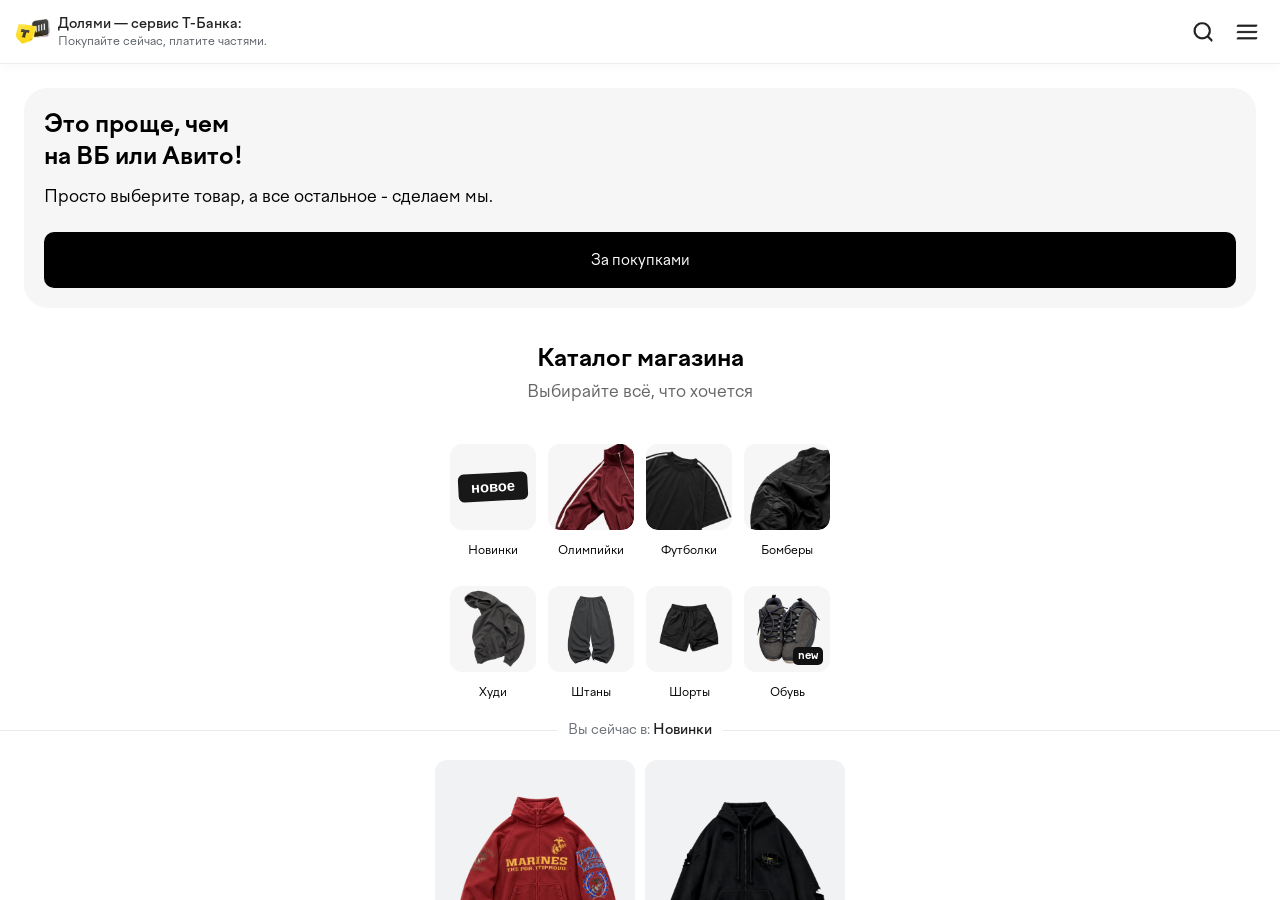
==== index.html @ 94847780 "Polish product reviews filters and notices" ====
<!doctype html>
<html class="vnwr-app-loading" lang="ru">
<head>
  <meta charset="utf-8">
  <meta name="viewport" content="width=device-width, initial-scale=1, minimum-scale=1, maximum-scale=1, user-scalable=no, viewport-fit=cover">
  <script>
    (() => {
      if (window.__vnwrZoomLock) return;
      window.__vnwrZoomLock = true;
      const cancel = (event) => { event.preventDefault(); event.stopImmediatePropagation(); return false; };
      const blockWheelZoom = (event) => { if (event.ctrlKey || event.metaKey) cancel(event); };
      const blockKeyZoom = (event) => {
        const keys = ['+', '-', '=', '_', '0', 'Add', 'Subtract'];
        const codes = ['Equal', 'Minus', 'Digit0', 'NumpadAdd', 'NumpadSubtract', 'Numpad0'];
        if ((event.ctrlKey || event.metaKey) && (keys.includes(event.key) || codes.includes(event.code))) cancel(event);
      };
      window.addEventListener('wheel', blockWheelZoom, { capture: true, passive: false });
      document.addEventListener('wheel', blockWheelZoom, { capture: true, passive: false });
      window.addEventListener('mousewheel', blockWheelZoom, { capture: true, passive: false });
      window.addEventListener('keydown', blockKeyZoom, { capture: true });
      document.addEventListener('keydown', blockKeyZoom, { capture: true });
      ['gesturestart', 'gesturechange', 'gestureend'].forEach((type) => {
        window.addEventListener(type, cancel, { capture: true, passive: false });
        document.addEventListener(type, cancel, { capture: true, passive: false });
      });
      document.addEventListener('touchmove', (event) => { if (event.touches.length > 1) cancel(event); }, { capture: true, passive: false });
      let lastTouchEnd = 0;
      document.addEventListener('touchend', (event) => {
        const now = Date.now();
        if (now - lastTouchEnd < 320) cancel(event);
        lastTouchEnd = now;
      }, { capture: true, passive: false });
      document.addEventListener('dblclick', cancel, { capture: true, passive: false });
    })();
  </script>
  <meta name="robots" content="noindex, nofollow">
  <link rel="preload" href="factor-a-400.woff2" as="font" type="font/woff2" crossorigin>
  <link rel="preload" href="factor-a-500.woff2" as="font" type="font/woff2" crossorigin>
  <link rel="preload" href="factor-a-700.woff2" as="font" type="font/woff2" crossorigin>
  <link rel="preload" href="tbank-icon.webp" as="image" fetchpriority="high">
  <link rel="preload" href="poisk.webp" as="image" fetchpriority="high">
  <link rel="preload" href="tripoloski.webp" as="image" fetchpriority="high">
  <link rel="preload" href="catalog-icons/catalog-new.svg?v=20260717-2" as="image" fetchpriority="high">
  <link rel="preload" href="catalog-icons/catalog-tracktops.webp?v=20260717-2" as="image" fetchpriority="high">
  <link rel="preload" href="catalog-icons/catalog-tshirts.webp?v=20260717-2" as="image" fetchpriority="high">
  <link rel="preload" href="catalog-icons/catalog-bombers.webp?v=20260717-2" as="image" fetchpriority="high">
  <link rel="preload" href="wb-products/p_1.webp?v=20260717-2" as="image" fetchpriority="high">
  <link rel="preload" href="wb-products/p_2.webp?v=20260717-2" as="image" fetchpriority="high">
  <link rel="preload" href="payment-vnwr.webp?v=20260717-2" as="image" fetchpriority="high">
  <title>Магазин одежды</title>
  <style>
    @font-face { font-family: "Factor A"; font-style: normal; font-weight: 400; font-display: swap; src: url("factor-a-400.woff2") format("woff2"); }
    @font-face { font-family: "Factor A"; font-style: normal; font-weight: 500; font-display: swap; src: url("factor-a-500.woff2") format("woff2"); }
    @font-face { font-family: "Factor A"; font-style: normal; font-weight: 700; font-display: swap; src: url("factor-a-700.woff2") format("woff2"); }
    html, body { width: 100%; height: 100%; margin: 0; overflow: hidden; background: #fff; touch-action: pan-y; }
    /* Первый кадр на iOS: до готовности показываем только загрузчик. */
    html.vnwr-app-loading body > *:not(#app-loader) { visibility: hidden !important; }
    body { --side-visible: 64px; }
    body.side-collapsed { --side-visible: 10px; }
    #store { display: block; visibility: hidden; opacity: 0; pointer-events: none; width: 100%; height: 100%; border: 0; background: #fff; touch-action: pan-y; transition: none; }
    body.is-dragging #store { transition: none; }
    #side-header { position: fixed; z-index: 20; inset: 0 0 0 auto; width: 64px; display: flex; flex-direction: column; align-items: center; gap: 12px; padding-top: 16px; box-sizing: border-box; background: #fff; border-left: 1px solid #eaecee; box-shadow: -8px 0 24px rgba(0,0,0,0); transform: translateX(0); transition: transform .32s cubic-bezier(.2,.8,.2,1), box-shadow .32s ease; touch-action: none; }
    #side-header.is-dragging { transition: none; }
    body.side-collapsed #side-header { transform: translateX(54px); box-shadow: -8px 0 24px rgba(0,0,0,.08); }
    #side-grip { position: absolute; top: 50%; left: -17px; width: 17px; height: 64px; display: grid; place-items: center; border: 0; border-radius: 12px 0 0 12px; background: #fff; box-shadow: -5px 0 12px rgba(0,0,0,.06); cursor: ew-resize; transform: translateY(-50%); }
    #side-grip::before { content: ''; width: 3px; height: 20px; border-radius: 3px; background: #c9cdd2; box-shadow: 0 6px 0 #c9cdd2, 0 -6px 0 #c9cdd2; }
    .side-button { display: grid; place-items: center; flex: 0 0 auto; width: 40px; height: 40px; padding: 0; border: 0; border-radius: 10px; background: transparent; cursor: pointer; }
    .side-button, .side-button:active, .side-button:focus, .side-button:focus-visible { -webkit-tap-highlight-color: transparent; background: transparent !important; box-shadow: none !important; outline: 0 !important; transform: none !important; }
    .side-button svg { width: 24px; height: 24px; stroke: #222; stroke-width: 2; fill: none; stroke-linecap: round; }
    #side-menu { order: 1; }
    #side-search { order: 2; }
    #side-chat { order: 3; width: 40px; height: 40px; margin-top: auto; margin-bottom: 18px; border-radius: 10px; background: transparent; box-shadow: none; }
    #side-chat:active { background: rgba(0,0,0,.08); }
    #side-chat svg { width: 36px; height: 36px; fill: #222; stroke: none; }
    #header-hint {
      position: fixed; z-index: 10; top: 0; left: 24px; right: 128px; height: 58px;
      display: flex; align-items: center; overflow: hidden;
      background: #fff; color: transparent;
      white-space: nowrap; transition: opacity .2s ease;
      pointer-events: none;
    }
    #search-trigger, #search-panel, #search-empty { display: none !important; }
    #search-panel {
      position: fixed; z-index: 13; top: 0; left: 16px; right: 64px; height: 58px;
      display: flex; align-items: center; gap: 8px; padding: 0 0 0 8px; box-sizing: border-box;
      background: #fff; opacity: 0; pointer-events: none; transform: scaleX(.06);
      transform-origin: right center; transition: opacity .18s ease, transform .24s cubic-bezier(.2,.8,.2,1);
    }
    #search-panel.is-open { opacity: 1; pointer-events: auto; transform: scaleX(1); }
    #search-input { flex: 1; min-width: 0; height: 36px; padding: 0 8px; border: 0; color: #000; font: 700 15px/24px "Factor A", Arial, sans-serif; outline: 0; }
    #search-close { width: 42px; height: 42px; border: 0; border-radius: 50%; background: transparent; color: #333; font: 700 28px/36px Arial, sans-serif; cursor: pointer; transform: rotate(180deg); }
    #search-empty { position: fixed; z-index: 13; top: 62px; left: 16px; right: 64px; display: none; padding: 12px 16px; border-radius: 10px; background: #fff; box-shadow: 0 8px 20px rgba(0,0,0,.12); color: rgba(0,0,0,.6); font: 400 15px/24px "Factor A", Arial, sans-serif; }
    #search-empty.is-visible { display: block; }
    /* Верхняя панель вместо боковой */
    #store { width: 100%; height: calc(100% - 64px); margin-top: 64px; overflow: hidden; transition: none; }
    #side-header { inset: 0 0 auto 0; width: 100%; height: 64px; display: flex; flex-direction: row; justify-content: flex-end; align-items: center; gap: 2px; padding: 0 12px; border-left: 0; border-bottom: 1px solid #eaecee; box-shadow: 0 2px 12px rgba(0,0,0,.03); touch-action: auto; transform: none !important; }
    #side-grip { display: none; }
    #side-header::before { content: none; }
    #header-promo { align-items: center; background: transparent; border: 0; box-sizing: border-box; cursor: default; display: flex; flex: 1 1 auto; gap: 8px; margin-left: 4px; min-width: 0; padding: 0; text-align: left; }
    #header-promo.is-notice { align-items:center; background:#111; border-radius:13px; box-sizing:border-box; color:#fff; display:flex; flex:1 1 auto; font:500 15px/20px "Factor A",Arial,sans-serif; min-height:46px; overflow:hidden; padding:0 16px; text-overflow:ellipsis; white-space:nowrap; }
    #header-promo img { display: block; flex: 0 0 34px; height: 34px; object-fit: contain; width: 34px; }
    #header-promo__copy { display: block; min-width: 0; }
    #header-promo__title, #header-promo__text { display: block; overflow: hidden; text-overflow: ellipsis; white-space: nowrap; }
    #header-promo__title { color: #222; font: 500 14px/18px "Factor A", Arial, sans-serif; }
    #header-promo__text { color: #5d6269; font: 400 12px/16px "Factor A", Arial, sans-serif; }
    #side-menu, #side-search { order: initial; display: grid; place-items: center; width: 42px; height: 42px; margin: 0; padding: 0; border-radius: 10px; background: transparent; -webkit-tap-highlight-color: transparent; }
    #side-menu svg, #side-search svg, #side-chat svg { width: 24px; height: 24px; stroke: #222; stroke-width: 2; fill: none; stroke-linecap: round; stroke-linejoin: round; }
    #side-chat svg { width: 22px; height: 22px; fill: none; stroke: #222; stroke-width: 2; stroke-linecap: round; stroke-linejoin: round; }
    #side-menu img, #side-search img, #side-chat img { display: block; width: 24px; height: 24px; object-fit: contain; }
    /* У лупы ручка, а у чата хвостик расположены снизу. Сдвиг компенсирует
       их оптический центр: круг лупы, средняя полоса меню и тело чата — на одной оси. */
    #side-search img { transform: none; }
    #side-chat img { width: 23px; height: 23px; filter: brightness(.76) contrast(1.25) drop-shadow(0 0 .38px #222); }
    /* У исходных файлов разная прозрачная рамка. Эти размеры дают чату
       ту же ВИДИМУЮ площадь (19 × 20px), что и у лупы, без смещения центра. */
    #side-chat .vnwr-header-chat { display: block; width: 22.5px; height: 25.5px; object-fit: fill; transform: translateY(3px); filter: none; }
    #side-chat svg.vnwr-chat-icon .chat-lines { fill: none; stroke: #fff; stroke-width: 1.6; stroke-linecap: round; }
    #side-chat svg { display: block; width: 26px; height: 26px; fill: none; stroke: #222; stroke-width: 2; stroke-linecap: round; stroke-linejoin: round; }
    #header-dimmer { position: fixed; z-index: 15; inset: 64px 0 0; background: rgba(0,0,0,.36); opacity: 0; pointer-events: none; transition: opacity .24s ease; }
    body.header-panel-open #header-dimmer { opacity: 1; pointer-events: auto; }
    .header-popover { position: fixed; z-index: 21; top: 70px; right: 12px; width: min(286px, calc(100vw - 24px)); box-sizing: border-box; padding: 18px; border-radius: 16px; background: #fff; box-shadow: 0 12px 30px rgba(0,0,0,.16); opacity: 0; pointer-events: none; transform: translateY(-12px) scale(.98); transform-origin: top right; transition: opacity .22s ease, transform .28s cubic-bezier(.2,.8,.2,1); }
    .header-popover.is-open { opacity: 1; pointer-events: auto; transform: translateY(0) scale(1); }
    .header-popover__title { margin: 0 0 12px; color: #111; font: 700 18px/24px "Factor A", Arial, sans-serif; }
    #header-search-input { width: 100%; height: 44px; box-sizing: border-box; padding: 0 12px; border: 1px solid #e1e3e6; border-radius: 10px; outline: 0; color: #111; font: 500 16px/22px "Factor A", Arial, sans-serif; }
    #header-search-input:focus { border-color: #aeb3b9; }
    .header-popover__hint, #header-search-result { margin: 10px 0 0; color: #73777d; font: 400 13px/18px "Factor A", Arial, sans-serif; }
    #header-search-result { display:none; margin:12px -4px -4px; max-height:min(312px,calc(100dvh - 150px)); overflow:auto; padding:0 4px; scrollbar-width:none; }
    #header-search-result::-webkit-scrollbar{display:none}
    #header-search-result.is-visible { display:block; }
    .header-search-result__item{display:flex;align-items:center;gap:10px;width:100%;min-height:58px;padding:8px 4px;border:0;border-top:1px solid #eceef0;background:transparent;color:#222;font-family:"Factor A",Arial,sans-serif;text-align:left;cursor:pointer}
    .header-search-result__item:first-child{border-top:0}.header-search-result__image{width:42px;height:42px;flex:0 0 42px;border-radius:10px;background:#f2f3f4;object-fit:cover}.header-search-result__image[src="delete.webp"]{object-fit:contain;padding:13px}.header-search-result__icon{display:grid;width:42px;height:42px;flex:0 0 42px;place-items:center;border-radius:10px;background:#f3f3f3;color:#222;font-size:20px}.header-search-result__copy{min-width:0;display:block}.header-search-result__title{display:block;overflow:hidden;font-size:14px;font-weight:500;line-height:18px;text-overflow:ellipsis;white-space:nowrap}.header-search-result__meta{display:block;margin-top:2px;color:#73777d;font-size:12px;line-height:16px}.header-search-result__empty{padding:8px 4px;color:#73777d;font:400 13px/18px "Factor A",Arial,sans-serif}
    #header-menu-popover { width: min(250px, calc(100vw - 24px)); padding: 10px; }
    .header-menu-item { display: flex; align-items: center; justify-content: space-between; width: 100%; min-height: 50px; box-sizing: border-box; padding: 0 14px; border: 0; border-radius: 14px; background: #f6f6f6; color: #111; font: 500 15px/21px "Factor A", Arial, sans-serif; text-align: left; text-decoration:none; cursor: pointer; }
    .header-menu-item + .header-menu-item { margin-top: 8px; }
    .header-menu-item img { width: 13px; height: 13px; object-fit: contain; filter: brightness(0) drop-shadow(0 0 .35px #222); opacity: .9; }
    .header-menu-item__end{display:flex;align-items:center;gap:8px}.header-cart-count,.header-cart-count.is-visible{display:none!important}
    #support-modal { position: fixed; z-index: 40; top: var(--support-vv-top, 0px); right: 0; bottom: auto; left: 0; display: grid; height: var(--support-vv-height, 100dvh); place-items: center; padding: 12px; box-sizing: border-box; opacity: 0; pointer-events: none; transition: opacity .22s ease; }
    #support-modal.is-open { opacity: 1; pointer-events: auto; }
    #support-modal__backdrop { position: absolute; inset: 0; background: rgba(0,0,0,.42); opacity: 0; transition: opacity .24s ease; }
    #support-modal.is-open #support-modal__backdrop { opacity: 1; }
    .support-dialog { position: relative; z-index: 1; display: flex; width: min(414px, calc(100vw - 24px)); max-height: calc(var(--support-vv-height, 100dvh) - 24px); box-sizing: border-box; flex-direction: column; overflow: hidden; padding: 20px 16px max(14px, env(safe-area-inset-bottom)); border-radius: 22px; background: #fff; box-shadow: 0 18px 52px rgba(0,0,0,.2); color: #222; font-family: "Factor A", Arial, sans-serif; opacity: 0; transform: translateY(18px) scale(.97); transition: opacity .2s ease, transform .32s cubic-bezier(.2,.8,.2,1); }
    #support-modal.is-open .support-dialog { opacity: 1; transform: translateY(0) scale(1); }
    .support-dialog__title { margin: 0; text-align: center; font: 700 20px/26px "Factor A", Arial, sans-serif; }
    .support-dialog__intro { margin: 10px 10px 13px; color: #777b81; text-align: center; font: 400 13px/18px "Factor A", Arial, sans-serif; }
    .support-dialog__divider { height: 1px; margin: 0 0 13px; background: #e7e8eb; }
    .support-chat { display: flex; min-height: 90px; flex: 1 1 auto; flex-direction: column; gap: 8px; box-sizing: border-box; overflow-y: auto; overscroll-behavior: contain; padding: 0 2px 8px; scrollbar-width: none; }
    .support-chat::-webkit-scrollbar { display: none; width: 0; height: 0; }
    .support-message { max-width: 86%; box-sizing: border-box; padding: 10px 12px; border-radius: 16px; font: 400 14px/18px "Factor A", Arial, sans-serif; animation: support-message-in .24s cubic-bezier(.2,.8,.2,1) both; }
    .support-message--bot { align-self: flex-start; border-bottom-left-radius: 6px; background: #f0f0f1; color: #222; }
    .support-message--user { align-self: flex-end; border-bottom-right-radius: 6px; background: #222; color: #fff; }
    .support-composer { display: flex; align-items: center; gap: 8px; height: 48px; box-sizing: border-box; margin-top: 8px; padding: 0 5px 0 13px; border: 1px solid #dfe1e5; border-radius: 14px; background: #fff; }
    .support-composer input { flex: 1; min-width: 0; border: 0; outline: 0; background: transparent; color: #222; font: 400 15px/20px "Factor A", Arial, sans-serif; }
    .support-composer input::placeholder { color: #8a8e94; }
    .support-composer button { display: grid; width: 36px; height: 36px; flex: 0 0 36px; place-items: center; border: 0; border-radius: 50%; background: transparent; color: #222; cursor: pointer; transition: transform .18s ease, opacity .18s ease; }
    .support-composer button:active { transform: scale(.92); }
    .support-composer button img { width: 16px; height: 16px; object-fit: contain; transform: rotate(-90deg); filter: brightness(0) drop-shadow(0 0 .3px #222); }
    .support-manager { display: flex; width: 235px; height: 56px; box-sizing: border-box; align-items: center; justify-content: center; margin: 12px auto 0; border: 0; border-radius: 12px; background: #f4f4f4; color: #111; font: 400 16px/20px "Factor A", Arial, sans-serif; text-decoration: none; }
    .support-dialog__title,.support-dialog__intro,.support-dialog__divider,.support-composer,.support-manager { flex: 0 0 auto; }
    body.support-keyboard-open .support-dialog { padding-top: 14px; }
    body.support-keyboard-open .support-dialog__intro { margin: 5px 6px 8px; font-size: 12px; line-height: 16px; }
    body.support-keyboard-open .support-dialog__divider { margin-bottom: 8px; }
    body.support-keyboard-open .support-chat { min-height: 62px; }
    body.support-keyboard-open .support-manager { height: 44px; margin-top: 8px; }
    @keyframes support-message-in { from { opacity: 0; transform: translateY(6px); } to { opacity: 1; transform: translateY(0); } }
    #header-hint, #search-panel, #search-empty { display: none !important; }
    #app-loader { position: fixed; z-index: 100; inset: 0; display: grid; place-items: center; contain: strict; background: #fff; opacity: 1; visibility: visible; transition: opacity .34s ease, visibility .34s step-end; }
    #app-loader__mark { display: flex; gap: 5px; align-items: flex-end; height: 30px; }
    #app-loader__mark i { display: block; width: 5px; border-radius: 4px; background: #222; animation: loader-bar .72s ease-in-out infinite alternate; }
    #app-loader__mark i:nth-child(1) { height: 13px; animation-delay: -.28s; }
    #app-loader__mark i:nth-child(2) { height: 22px; animation-delay: -.14s; }
    #app-loader__mark i:nth-child(3) { height: 30px; }
    @keyframes loader-bar { to { transform: scaleY(.52); opacity: .55; } }
    body.is-ready #store { visibility: visible; opacity: 1; pointer-events: auto; }
    body.is-ready #app-loader { opacity: 0; pointer-events: none; visibility: hidden; }
    body.is-navigating #app-loader { opacity: 1; pointer-events: auto; visibility: visible; }
    body.is-navigating #store { visibility: hidden; opacity: 0; pointer-events: none; }
    @supports(-webkit-touch-callout:none) { #store { -webkit-transform:none; transform:none; } }
  </style>
</head>
<body>
  <div id="app-loader" aria-label="Загрузка"><span id="app-loader__mark" aria-hidden="true"><i></i><i></i><i></i></span></div>
  <div id="header-hint">Для удобства, воспользуйтесь поиском:</div>
  <button id="search-trigger" type="button" aria-label="Открыть поиск"></button>
  <form id="search-panel" role="search"><input id="search-input" type="search" placeholder="Поиск" autocomplete="off"><button id="search-close" type="button" aria-label="Закрыть поиск">›</button></form>
  <div id="search-empty">Не найдено</div>
  <nav id="side-header" aria-label="Навигация">
    <button id="side-grip" type="button" aria-label="Потянуть панель"></button>
    <div id="header-promo" data-vnwr-header-notice><img src="tbank-icon.webp" alt=""><span id="header-promo__copy"><span id="header-promo__title">Долями — сервис Т-Банка:</span><span id="header-promo__text">Покупайте сейчас, платите частями.</span></span></div>
    <button id="side-search" class="side-button" type="button" aria-label="Открыть поиск"><img src="poisk.webp" alt=""></button>
    <button id="side-menu" class="side-button" type="button" aria-label="Меню"><img src="tripoloski.webp" alt=""></button>
  </nav>
  <div id="header-dimmer" aria-hidden="true"></div>
  <section id="support-modal" aria-hidden="true">
    <div id="support-modal__backdrop" aria-hidden="true"></div>
    <div class="support-dialog" role="dialog" aria-modal="true" aria-labelledby="support-dialog-title">
      <h2 id="support-dialog-title" class="support-dialog__title">Поддержка</h2>
      <p class="support-dialog__intro">Перед обращением к агентам попробуйте задать вопрос нашему ИИ-помощнику. Он хорошо справляется с ответами на частые вопросы.</p>
      <div class="support-dialog__divider"></div>
      <div id="support-chat" class="support-chat" aria-live="polite">
        <div class="support-message support-message--bot">Привет! Напишите вопрос про заказ, доставку, оплату или размер. Я подскажу, а если понадобится человек, менеджер рядом.</div>
      </div>
      <form id="support-composer" class="support-composer">
        <input id="support-input" type="text" placeholder="Напишите вопрос" autocomplete="off" spellcheck="false">
        <button type="submit" aria-label="Отправить"><img src="asset 51.svg" alt=""></button>
      </form>
      <a id="support-manager" class="support-manager" href="https://t.me/vnwru" target="_blank" rel="noopener noreferrer">Написать менеджеру</a>
    </div>
  </section>
  <section id="header-search-popover" class="header-popover" aria-label="Поиск">
    <input id="header-search-input" type="text" placeholder="Поиск" autocomplete="off">
    <p class="header-popover__hint">Введите название товара, нужный раздел или свой вопрос</p>
    <div id="header-search-result" role="listbox"></div>
  </section>
  <section id="header-menu-popover" class="header-popover" aria-label="Меню">
    <a id="header-support" class="header-menu-item" href="support.html"><span>Поддержка</span><img src="galochka.webp" alt=""></a>
    <a id="header-cart" class="header-menu-item" href="cart.html"><span>Корзина</span><span class="header-menu-item__end"><span id="header-cart-count" class="header-cart-count">0</span><img src="galochka.webp" alt=""></span></a>
  </section>
<iframe id="store" src="store.html?v=20260718-1" title="Мобильная версия магазина"></iframe>
  <script src="vnwr-navigation.js?v=20260718-1"></script>
  <script>
    (() => {
      const frame = document.getElementById('store');
      const blockZoom = (event) => {
        const zoomKey = ['+','-','=','0','Add','Subtract'].includes(event.key) || ['Equal','Minus','NumpadAdd','NumpadSubtract','Digit0','Numpad0'].includes(event.code);
        if ((event.ctrlKey || event.metaKey) && (event.type === 'wheel' || zoomKey)) event.preventDefault();
      };
      let lastTapAt = 0;
      const preventTouchZoom = (event) => { if (event.touches && event.touches.length > 1) event.preventDefault(); };
      const preventDoubleTapZoom = (event) => { const now = Date.now(); if (now - lastTapAt < 320) event.preventDefault(); lastTapAt = now; };
      window.addEventListener('wheel', blockZoom, { passive: false });
      window.addEventListener('keydown', blockZoom);
      document.addEventListener('touchmove', preventTouchZoom, { passive: false });
      document.addEventListener('touchend', preventDoubleTapZoom, { passive: false });
      document.addEventListener('dblclick', (event) => event.preventDefault(), { passive: false });
      document.addEventListener('touchstart', preventTouchZoom, { capture: true, passive: false });
      document.addEventListener('touchmove', preventTouchZoom, { capture: true, passive: false });
      ['gesturestart', 'gesturechange', 'gestureend'].forEach((type) => document.addEventListener(type, (event) => event.preventDefault(), { capture: true, passive: false }));
      const loaderStartedAt = performance.now();
      const loaderMinimum = 1700;
      let storeRevealed = false;
      let revealScheduled = false;
      const revealStore = () => {
        if (storeRevealed) return;
        storeRevealed = true;
        requestAnimationFrame(() => requestAnimationFrame(() => {
          document.body.classList.add('is-ready');
          document.documentElement.classList.remove('vnwr-app-loading');
          const loader = document.getElementById('app-loader');
          if (loader) { loader.style.opacity = '0'; loader.style.visibility = 'hidden'; loader.style.pointerEvents = 'none'; }
        }));
      };
      const scheduleRevealStore = () => {
        if (revealScheduled || storeRevealed) return;
        revealScheduled = true;
        const remaining = Math.max(0, loaderMinimum - (performance.now() - loaderStartedAt));
        // Safari может бесконечно держать document.fonts.ready в loading.
        window.setTimeout(revealStore, remaining);
      };
      let iframeLoaded = false;
      let contentReady = false;
      // Жёсткий выход, даже если iframe/WebKit не прислали событие.
      const loaderFallback = window.setTimeout(scheduleRevealStore, 3600);
      const revealWhenStable = () => {
        if (!iframeLoaded || !contentReady) return;
        clearTimeout(loaderFallback);
        scheduleRevealStore();
      };
      const hint = document.getElementById('header-hint');
      const header = document.getElementById('side-header');
      const grip = document.getElementById('side-grip');
      const maxOffset = 54;
      let dragging = false;
      let startX = 0;
      let startOffset = 0;
      const currentOffset = () => document.body.classList.contains('side-collapsed') ? maxOffset : 0;
      const setDraggedOffset = (offset) => {
        header.style.transform = `translateX(${offset}px)`;
        document.body.style.setProperty('--side-visible', `${64 - offset}px`);
      };
      const finishDrag = (offset) => {
        header.classList.remove('is-dragging');
        document.body.classList.remove('is-dragging');
        header.style.transform = '';
        document.body.style.removeProperty('--side-visible');
        document.body.classList.toggle('side-collapsed', offset > maxOffset / 2);
      };
      grip.addEventListener('pointerdown', (event) => {
        dragging = true;
        startX = event.clientX;
        startOffset = currentOffset();
        header.classList.add('is-dragging');
        document.body.classList.add('is-dragging');
        grip.setPointerCapture(event.pointerId);
        event.preventDefault();
      });
      grip.addEventListener('pointermove', (event) => {
        if (!dragging) return;
        setDraggedOffset(Math.max(0, Math.min(maxOffset, startOffset + event.clientX - startX)));
      });
      grip.addEventListener('pointerup', (event) => {
        if (!dragging) return;
        dragging = false;
        finishDrag(Math.max(0, Math.min(maxOffset, startOffset + event.clientX - startX)));
      });
      grip.addEventListener('pointercancel', () => {
        if (!dragging) return;
        dragging = false;
        finishDrag(currentOffset());
      });
      const dimmer = document.getElementById('header-dimmer');
      const searchPopover = document.getElementById('header-search-popover');
      const menuPopover = document.getElementById('header-menu-popover');
      const searchInput = document.getElementById('header-search-input');
      const searchResult = document.getElementById('header-search-result');
      const supportModal = document.getElementById('support-modal');
      const supportBackdrop = document.getElementById('support-modal__backdrop');
      const supportInput = document.getElementById('support-input');
      const supportComposer = document.getElementById('support-composer');
      const supportChat = document.getElementById('support-chat');
      const supportDialog = supportModal.querySelector('.support-dialog');
      const supportViewport = window.visualViewport;
      const syncSupportViewport = () => {
        const height = supportViewport ? supportViewport.height : window.innerHeight;
        const top = supportViewport ? supportViewport.offsetTop : 0;
        document.documentElement.style.setProperty('--support-vv-height', `${Math.round(height)}px`);
        document.documentElement.style.setProperty('--support-vv-top', `${Math.round(top)}px`);
        document.body.classList.toggle('support-keyboard-open', supportModal.classList.contains('is-open') && height < window.innerHeight * .82);
      };
      syncSupportViewport();
      supportViewport?.addEventListener('resize', syncSupportViewport);
      supportViewport?.addEventListener('scroll', syncSupportViewport);
      const cartCount = document.getElementById('header-cart-count');
      const updateCartCount = () => { let count = 0; try { const cart = JSON.parse(localStorage.getItem('vnwr-cart-v1') || '[]'); if (Array.isArray(cart)) count = cart.reduce((sum, item) => sum + Math.max(0, Number(item.quantity) || 0), 0); } catch (error) {} cartCount.textContent = String(count); cartCount.classList.toggle('is-visible', count > 0); };
      updateCartCount();
      const closeHeaderPanels = () => { document.body.classList.remove('header-panel-open'); searchPopover.classList.remove('is-open'); menuPopover.classList.remove('is-open'); };
      const openHeaderPanel = (panel) => { const wasOpen = panel.classList.contains('is-open'); closeHeaderPanels(); if (wasOpen) return; document.body.classList.add('header-panel-open'); panel.classList.add('is-open'); if (panel === searchPopover) setTimeout(() => searchInput.focus(), 180); };
      const closeSupport = () => { supportModal.classList.remove('is-open'); supportModal.setAttribute('aria-hidden', 'true'); document.body.classList.remove('support-keyboard-open'); supportInput.blur(); syncSupportViewport(); };
      const openSupport = () => { closeHeaderPanels(); syncSupportViewport(); supportModal.classList.add('is-open'); supportModal.setAttribute('aria-hidden', 'false'); setTimeout(() => { syncSupportViewport(); supportInput.focus({preventScroll:true}); window.setTimeout(() => { syncSupportViewport(); supportDialog.scrollIntoView({block:'center',behavior:'smooth'}); }, 80); }, 220); };
      const addSupportMessage = (kind, text) => { const message = document.createElement('div'); message.className = `support-message support-message--${kind}`; message.textContent = text; supportChat.append(message); supportChat.scrollTo({ top: supportChat.scrollHeight, behavior: 'smooth' }); };
      window.addEventListener('message', (event) => {
        if (event.data === 'store-header-ready') hint.remove();
        if (event.data === 'store-content-ready') {
          contentReady = true;
          revealWhenStable();
          if (location.hash === '#products') {
            const direct = new URLSearchParams(location.search).get('from') === 'cart';
            window.setTimeout(() => frame.contentWindow?.postMessage(direct ? 'vnwr-jump-products' : 'vnwr-scroll-products', '*'), direct ? 40 : 180);
          }
        }
        if (event.data === 'vnwr-open-support') window.VNWRNavigation.go('support.html');
        if (event.data && event.data.type === 'vnwr-navigate' && event.data.href) window.VNWRNavigation.go(event.data.href);
      });
      document.getElementById('side-search').addEventListener('click', () => openHeaderPanel(searchPopover));
      document.getElementById('side-menu').addEventListener('click', () => openHeaderPanel(menuPopover));
      document.getElementById('header-support').addEventListener('click', closeHeaderPanels);
      document.getElementById('header-cart').addEventListener('click', closeHeaderPanels);
      dimmer.addEventListener('click', closeHeaderPanels);
      supportBackdrop.addEventListener('click', closeSupport);
      supportInput.addEventListener('focus', () => window.setTimeout(syncSupportViewport, 60));
      supportInput.addEventListener('blur', () => window.setTimeout(syncSupportViewport, 80));
      supportComposer.addEventListener('submit', (event) => { event.preventDefault(); const question = supportInput.value.trim(); if (!question) return; addSupportMessage('user', question); supportInput.value = ''; window.setTimeout(() => addSupportMessage('bot', 'Я пока работаю в демо-режиме, но уже могу помочь с частыми вопросами: доставка, оплата, размеры и наличие. Напишите чуть подробнее, и я подскажу следующий шаг.'), 260); });
      const normaliseSearch = (value) => String(value || '').toLocaleLowerCase('ru-RU').replace(/ё/g, 'е').replace(/[^a-zа-я0-9]+/gi, ' ').trim();
      const searchEntries = [
        { id:'mariners', title:'PROJECT G/R MARINERS SS25 ZIP-HOODIE', meta:'5 500₽ · товар', image:'wb-products/p_1.webp', terms:'project g r mariners ss25 zip hoodie худи новинки красный', action:'product.html?id=mariners' },
        { id:'interpol', title:'PROJECT G/R INTERPOL INDEX HOODIE', meta:'5 500₽ · товар', image:'wb-products/p_2.webp', terms:'project g r interpol index hoodie худи новинки черный', action:'product.html?id=interpol' },
        { id:'cart', title:'Корзина', meta:'Товары, добавленные к заказу', image:'delete.webp', terms:'корзина заказ оформить', action:'cart.html' },
        { id:'catalog', title:'Каталог магазина', meta:'Все разделы', icon:'▦', terms:'каталог магазин товары разделы', action:'catalog' },
        { id:'new', title:'Новинки', meta:'Раздел каталога', image:'catalog-icons/catalog-new.svg?v=20260717-2', terms:'новинки новое', action:'category:Новинки' },
        { id:'tracktops', title:'Олимпийки', meta:'Раздел каталога', image:'catalog-icons/catalog-tracktops.webp?v=20260717-2', terms:'олимпийки олимпийка', action:'category:Олимпийки' },
        { id:'tshirts', title:'Футболки', meta:'Раздел каталога', image:'catalog-icons/catalog-tshirts.webp?v=20260717-2', terms:'футболки футболка', action:'category:Футболки' },
        { id:'bombers', title:'Бомберы', meta:'Раздел каталога', image:'catalog-icons/catalog-bombers.webp?v=20260717-2', terms:'бомберы бомбер', action:'category:Бомберы' },
        { id:'hoodies', title:'Худи', meta:'Раздел каталога', image:'catalog-icons/catalog-hoodies.webp?v=20260717-2', terms:'худи', action:'category:Худи' },
        { id:'pants', title:'Штаны', meta:'Раздел каталога', image:'catalog-icons/catalog-pants.webp?v=20260717-2', terms:'штаны брюки', action:'category:Штаны' },
        { id:'shorts', title:'Шорты', meta:'Раздел каталога', image:'catalog-icons/catalog-shorts.webp?v=20260717-2', terms:'шорты', action:'category:Шорты' },
        { id:'shoes', title:'Обувь', meta:'Раздел каталога', image:'catalog-icons/catalog-shoes.webp?v=20260717-2', terms:'обувь кроссовки', action:'category:Обувь' },
        { id:'payment', title:'Как платить Долями', meta:'О сервисе и оплате частями', icon:'Ⅲ', terms:'как платить долями оплата частями рассрочка', action:'payment' },
        { id:'support', title:'Поддержка', meta:'Помощь по заказу и доставке', icon:'?', terms:'поддержка помощь менеджер вопрос', action:'support.html' }
      ];
      const renderSearchResults = () => {
        const query = normaliseSearch(searchInput.value);
        if (!query) { searchResult.classList.remove('is-visible'); searchResult.innerHTML = ''; return; }
        const words = query.split(' ').filter(Boolean);
        const found = searchEntries.filter((entry) => words.every((word) => normaliseSearch(`${entry.title} ${entry.terms}`).includes(word))).slice(0, 6);
        searchResult.classList.add('is-visible');
        searchResult.innerHTML = found.length ? found.map((entry) => `<button class="header-search-result__item" type="button" data-search-action="${entry.action}">${entry.image ? `<img class="header-search-result__image" src="${entry.image}" alt="">` : `<span class="header-search-result__icon" aria-hidden="true">${entry.icon}</span>`}<span class="header-search-result__copy"><span class="header-search-result__title">${entry.title}</span><span class="header-search-result__meta">${entry.meta}</span></span></button>`).join('') : '<div class="header-search-result__empty">Ничего не найдено</div>';
      };
      const runSearchAction = (action) => {
        closeHeaderPanels(); searchInput.value = ''; renderSearchResults();
        if (action === 'catalog' || action === 'payment' || action.startsWith('category:')) { frame.contentWindow?.postMessage({ type:'vnwr-search-action', action:action }, '*'); return; }
        window.VNWRNavigation.go(action);
      };
      searchInput.addEventListener('input', renderSearchResults);
      searchResult.addEventListener('click', (event) => { const item = event.target.closest('[data-search-action]'); if (item) runSearchAction(item.dataset.searchAction); });
      window.addEventListener('keydown', (event) => { if (event.key === 'Escape') { closeHeaderPanels(); closeSupport(); } });
      window.addEventListener('pageshow', updateCartCount);
      window.addEventListener('storage', updateCartCount);
      frame.addEventListener('load', () => {
        iframeLoaded = true;
        const win = frame.contentWindow;
        const doc = frame.contentDocument;
        if (!win || !doc) return;
        if (doc.documentElement.classList.contains('vnwr-ready') || doc.getElementById('store-products')) contentReady = true;

        doc.title = 'Магазин одежды';
        const localFixes = doc.createElement('style');
        localFixes.textContent = '.messenger-button,.messenger-frame{display:none!important}html,body{scrollbar-width:none!important;touch-action:pan-y!important}html::-webkit-scrollbar,body::-webkit-scrollbar{display:none!important;width:0!important;height:0!important}';
        doc.head.append(localFixes);
        const removeMessenger = () => doc.querySelectorAll('.messenger-button,.messenger-frame').forEach((node) => node.remove());
        removeMessenger();
        new MutationObserver(removeMessenger).observe(doc.documentElement, { childList: true, subtree: true });
        const brand = doc.querySelector('header.abbJwxTif > a');
        if (brand) {
          brand.style.visibility = 'hidden';
          brand.removeAttribute('href');
        }

        doc.addEventListener('click', (event) => {
          const link = event.target.closest && event.target.closest('a');
          const href = link && (link.getAttribute('href') || '');
          if (href && href !== '#' && !href.startsWith('#') && !link.classList.contains('vnwr-social-link')) {
            event.preventDefault();
            event.stopImmediatePropagation();
          }
        }, true);
        doc.addEventListener('submit', (event) => { event.preventDefault(); event.stopImmediatePropagation(); }, true);
        win.addEventListener('wheel', blockZoom, { passive: false });
        doc.addEventListener('keydown', blockZoom);
        win.addEventListener('wheel', (event) => { if (event.ctrlKey) event.preventDefault(); }, { passive: false });
        win.addEventListener('keydown', (event) => { if ((event.ctrlKey || event.metaKey) && ['+', '-', '=', '_', '0'].includes(event.key)) event.preventDefault(); });
        doc.addEventListener('gesturestart', (event) => event.preventDefault(), { passive: false });
        doc.addEventListener('gesturechange', (event) => event.preventDefault(), { passive: false });
        doc.addEventListener('gestureend', (event) => event.preventDefault(), { passive: false });
        doc.addEventListener('touchmove', preventTouchZoom, { passive: false });
        doc.addEventListener('touchend', preventDoubleTapZoom, { passive: false });
        doc.addEventListener('dblclick', (event) => event.preventDefault(), { passive: false });
        doc.addEventListener('touchstart', preventTouchZoom, { capture: true, passive: false });
        doc.addEventListener('touchmove', preventTouchZoom, { capture: true, passive: false });
        revealWhenStable();
      });
    })();
  </script>
</body>
</html>
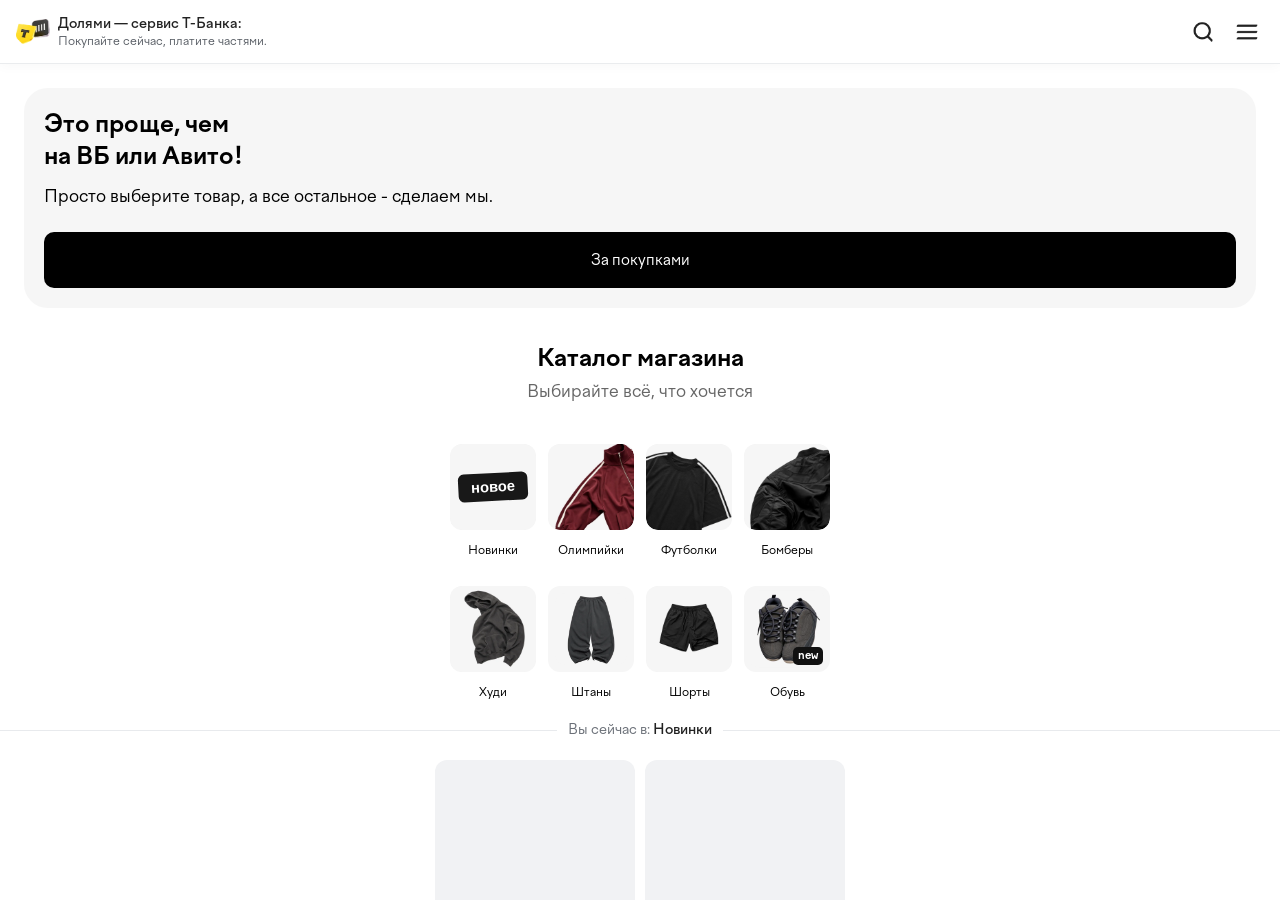
==== commit 749b991c: "Refine product review block and search cart icon" ====
--- a/index.html
+++ b/index.html
@@ -128,7 +128,7 @@
     #header-search-result::-webkit-scrollbar{display:none}
     #header-search-result.is-visible { display:block; }
     .header-search-result__item{display:flex;align-items:center;gap:10px;width:100%;min-height:58px;padding:8px 4px;border:0;border-top:1px solid #eceef0;background:transparent;color:#222;font-family:"Factor A",Arial,sans-serif;text-align:left;cursor:pointer}
-    .header-search-result__item:first-child{border-top:0}.header-search-result__image{width:42px;height:42px;flex:0 0 42px;border-radius:10px;background:#f2f3f4;object-fit:cover}.header-search-result__image[src="delete.webp"]{object-fit:contain;padding:13px}.header-search-result__icon{display:grid;width:42px;height:42px;flex:0 0 42px;place-items:center;border-radius:10px;background:#f3f3f3;color:#222;font-size:20px}.header-search-result__copy{min-width:0;display:block}.header-search-result__title{display:block;overflow:hidden;font-size:14px;font-weight:500;line-height:18px;text-overflow:ellipsis;white-space:nowrap}.header-search-result__meta{display:block;margin-top:2px;color:#73777d;font-size:12px;line-height:16px}.header-search-result__empty{padding:8px 4px;color:#73777d;font:400 13px/18px "Factor A",Arial,sans-serif}
+    .header-search-result__item:first-child{border-top:0}.header-search-result__media{display:grid;width:42px;height:42px;flex:0 0 42px;place-items:center;overflow:hidden;border-radius:10px;background:#f2f3f4}.header-search-result__image{display:block;width:100%;height:100%;border-radius:10px;object-fit:cover}.header-search-result__media--cart .header-search-result__image{width:17px;height:17px;border-radius:0;background:transparent;object-fit:contain}.header-search-result__icon{display:grid;width:42px;height:42px;flex:0 0 42px;place-items:center;border-radius:10px;background:#f3f3f3;color:#222;font-size:20px}.header-search-result__copy{min-width:0;display:block}.header-search-result__title{display:block;overflow:hidden;font-size:14px;font-weight:500;line-height:18px;text-overflow:ellipsis;white-space:nowrap}.header-search-result__meta{display:block;margin-top:2px;color:#73777d;font-size:12px;line-height:16px}.header-search-result__empty{padding:8px 4px;color:#73777d;font:400 13px/18px "Factor A",Arial,sans-serif}
     #header-menu-popover { width: min(250px, calc(100vw - 24px)); padding: 10px; }
     .header-menu-item { display: flex; align-items: center; justify-content: space-between; width: 100%; min-height: 50px; box-sizing: border-box; padding: 0 14px; border: 0; border-radius: 14px; background: #f6f6f6; color: #111; font: 500 15px/21px "Factor A", Arial, sans-serif; text-align: left; text-decoration:none; cursor: pointer; }
     .header-menu-item + .header-menu-item { margin-top: 8px; }
@@ -215,7 +215,7 @@
     <a id="header-support" class="header-menu-item" href="support.html"><span>Поддержка</span><img src="galochka.webp" alt=""></a>
     <a id="header-cart" class="header-menu-item" href="cart.html"><span>Корзина</span><span class="header-menu-item__end"><span id="header-cart-count" class="header-cart-count">0</span><img src="galochka.webp" alt=""></span></a>
   </section>
-<iframe id="store" src="store.html?v=20260718-1" title="Мобильная версия магазина"></iframe>
+<iframe id="store" src="store.html?v=20260718-2" title="Мобильная версия магазина"></iframe>
   <script src="vnwr-navigation.js?v=20260718-1"></script>
   <script>
     (() => {
@@ -382,7 +382,7 @@
         const words = query.split(' ').filter(Boolean);
         const found = searchEntries.filter((entry) => words.every((word) => normaliseSearch(`${entry.title} ${entry.terms}`).includes(word))).slice(0, 6);
         searchResult.classList.add('is-visible');
-        searchResult.innerHTML = found.length ? found.map((entry) => `<button class="header-search-result__item" type="button" data-search-action="${entry.action}">${entry.image ? `<img class="header-search-result__image" src="${entry.image}" alt="">` : `<span class="header-search-result__icon" aria-hidden="true">${entry.icon}</span>`}<span class="header-search-result__copy"><span class="header-search-result__title">${entry.title}</span><span class="header-search-result__meta">${entry.meta}</span></span></button>`).join('') : '<div class="header-search-result__empty">Ничего не найдено</div>';
+        searchResult.innerHTML = found.length ? found.map((entry) => `<button class="header-search-result__item" type="button" data-search-action="${entry.action}">${entry.image ? `<span class="header-search-result__media${entry.id==='cart'?' header-search-result__media--cart':''}"><img class="header-search-result__image" src="${entry.image}" alt=""></span>` : `<span class="header-search-result__icon" aria-hidden="true">${entry.icon}</span>`}<span class="header-search-result__copy"><span class="header-search-result__title">${entry.title}</span><span class="header-search-result__meta">${entry.meta}</span></span></button>`).join('') : '<div class="header-search-result__empty">Ничего не найдено</div>';
       };
       const runSearchAction = (action) => {
         closeHeaderPanels(); searchInput.value = ''; renderSearchResults();
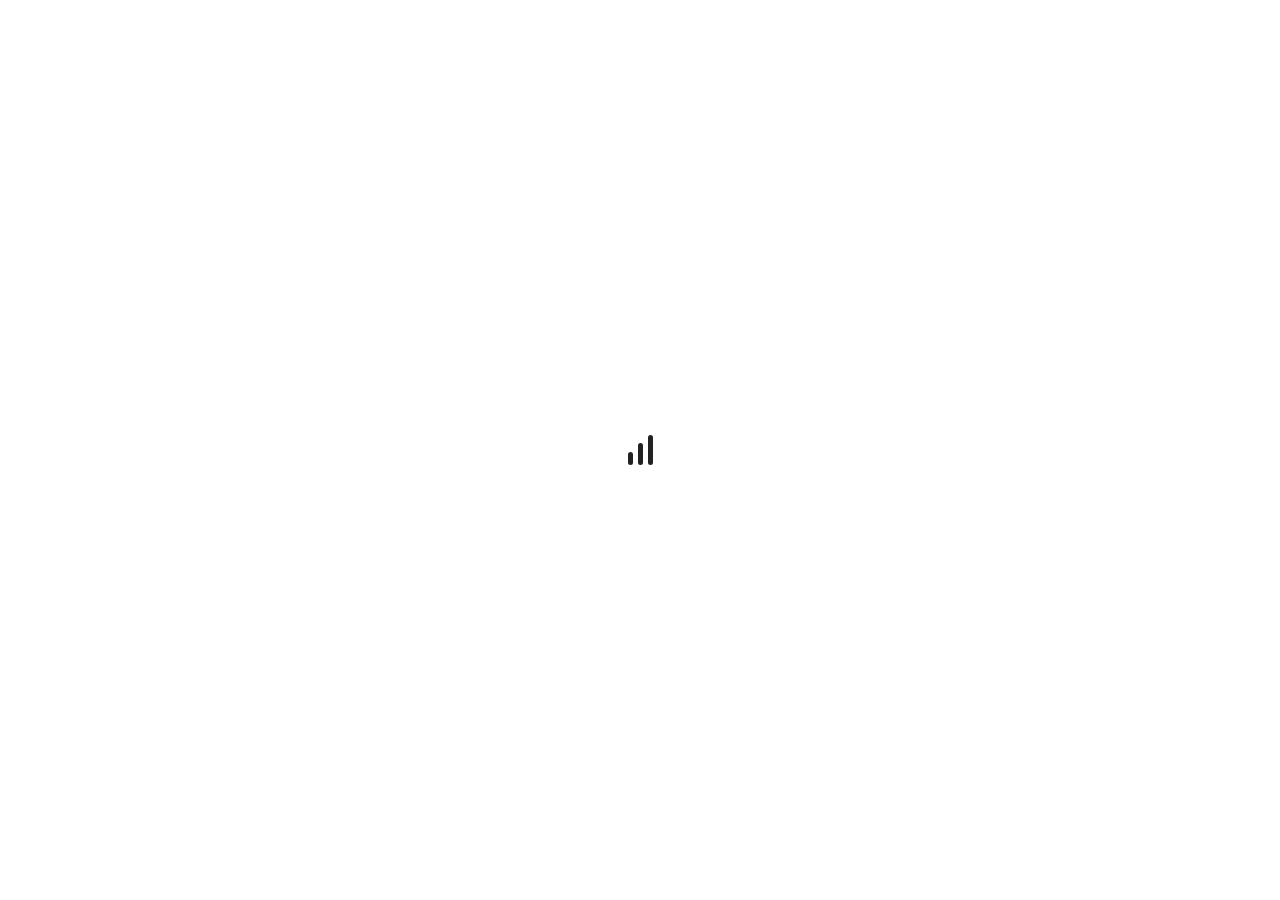
==== commit 4e511996: "Improve mobile product flow and reviews" ====
--- a/index.html
+++ b/index.html
@@ -215,8 +215,8 @@
     <a id="header-support" class="header-menu-item" href="support.html"><span>Поддержка</span><img src="galochka.webp" alt=""></a>
     <a id="header-cart" class="header-menu-item" href="cart.html"><span>Корзина</span><span class="header-menu-item__end"><span id="header-cart-count" class="header-cart-count">0</span><img src="galochka.webp" alt=""></span></a>
   </section>
-<iframe id="store" src="store.html?v=20260718-2" title="Мобильная версия магазина"></iframe>
-  <script src="vnwr-navigation.js?v=20260718-1"></script>
+<iframe id="store" src="store.html?v=20260718-3" title="Мобильная версия магазина"></iframe>
+  <script src="vnwr-navigation.js?v=20260718-3"></script>
   <script>
     (() => {
       const frame = document.getElementById('store');
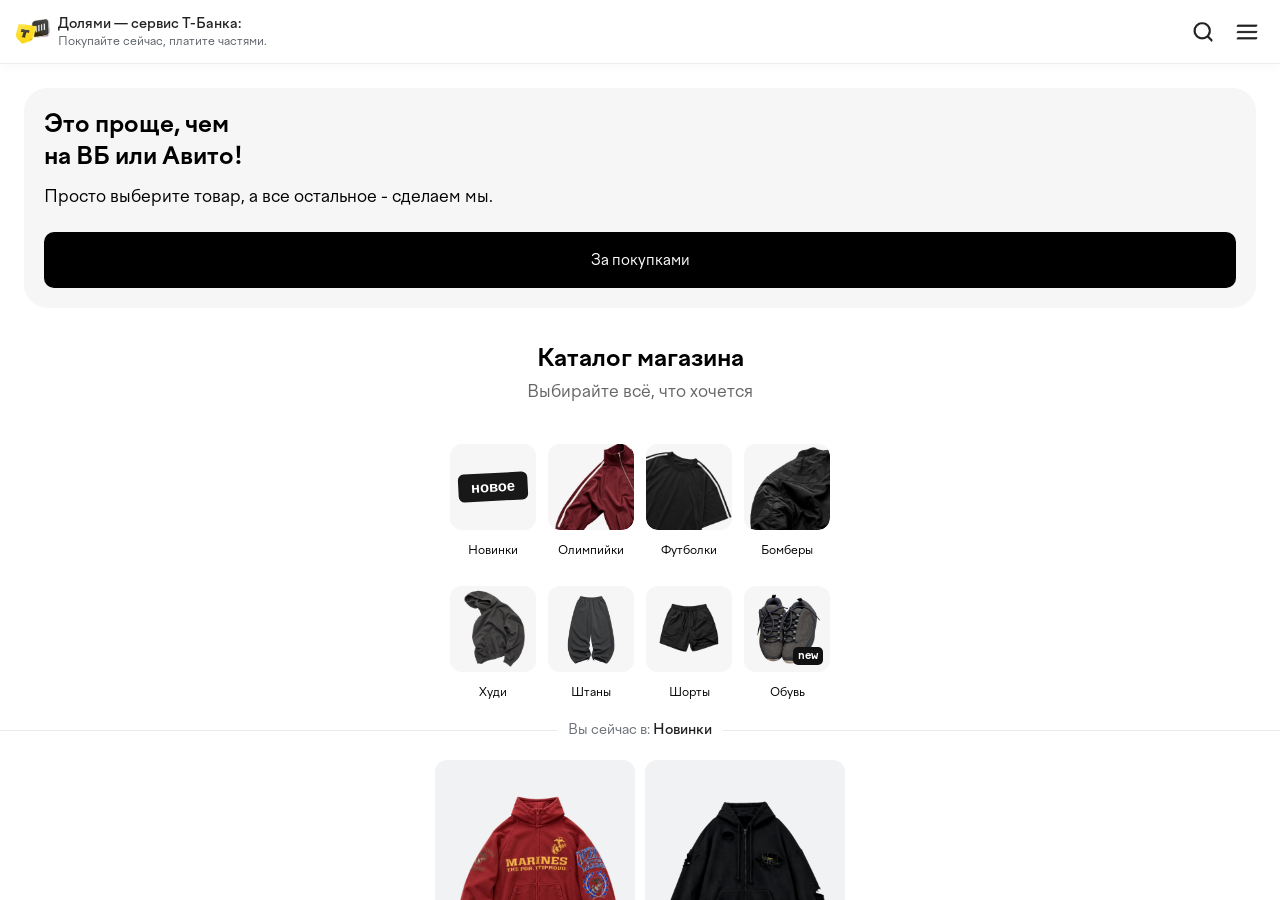
==== commit 2af6bfb0: "Add delivery details and store legal pages" ====
--- a/index.html
+++ b/index.html
@@ -214,8 +214,10 @@
   <section id="header-menu-popover" class="header-popover" aria-label="Меню">
     <a id="header-support" class="header-menu-item" href="support.html"><span>Поддержка</span><img src="galochka.webp" alt=""></a>
     <a id="header-cart" class="header-menu-item" href="cart.html"><span>Корзина</span><span class="header-menu-item__end"><span id="header-cart-count" class="header-cart-count">0</span><img src="galochka.webp" alt=""></span></a>
+    <a id="header-terms" class="header-menu-item" href="terms.html"><span>Условия</span><img src="galochka.webp" alt=""></a>
+    <a id="header-guarantees" class="header-menu-item" href="guarantees.html"><span>Гарантии</span><img src="galochka.webp" alt=""></a>
   </section>
-<iframe id="store" src="store.html?v=20260718-3" title="Мобильная версия магазина"></iframe>
+<iframe id="store" src="store.html?v=20260719-1" title="Мобильная версия магазина"></iframe>
   <script src="vnwr-navigation.js?v=20260718-3"></script>
   <script>
     (() => {
@@ -354,6 +356,8 @@
       document.getElementById('side-menu').addEventListener('click', () => openHeaderPanel(menuPopover));
       document.getElementById('header-support').addEventListener('click', closeHeaderPanels);
       document.getElementById('header-cart').addEventListener('click', closeHeaderPanels);
+      document.getElementById('header-terms').addEventListener('click', closeHeaderPanels);
+      document.getElementById('header-guarantees').addEventListener('click', closeHeaderPanels);
       dimmer.addEventListener('click', closeHeaderPanels);
       supportBackdrop.addEventListener('click', closeSupport);
       supportInput.addEventListener('focus', () => window.setTimeout(syncSupportViewport, 60));
@@ -374,6 +378,7 @@
         { id:'shorts', title:'Шорты', meta:'Раздел каталога', image:'catalog-icons/catalog-shorts.webp?v=20260717-2', terms:'шорты', action:'category:Шорты' },
         { id:'shoes', title:'Обувь', meta:'Раздел каталога', image:'catalog-icons/catalog-shoes.webp?v=20260717-2', terms:'обувь кроссовки', action:'category:Обувь' },
         { id:'payment', title:'Как платить Долями', meta:'О сервисе и оплате частями', icon:'Ⅲ', terms:'как платить долями оплата частями рассрочка', action:'payment' },
+        { id:'reviews', title:'Отзывы', meta:'Все отзывы покупателей', icon:'★', terms:'отзывы оценки рейтинг покупатели мнения', action:'reviews.html' },
         { id:'support', title:'Поддержка', meta:'Помощь по заказу и доставке', icon:'?', terms:'поддержка помощь менеджер вопрос', action:'support.html' }
       ];
       const renderSearchResults = () => {
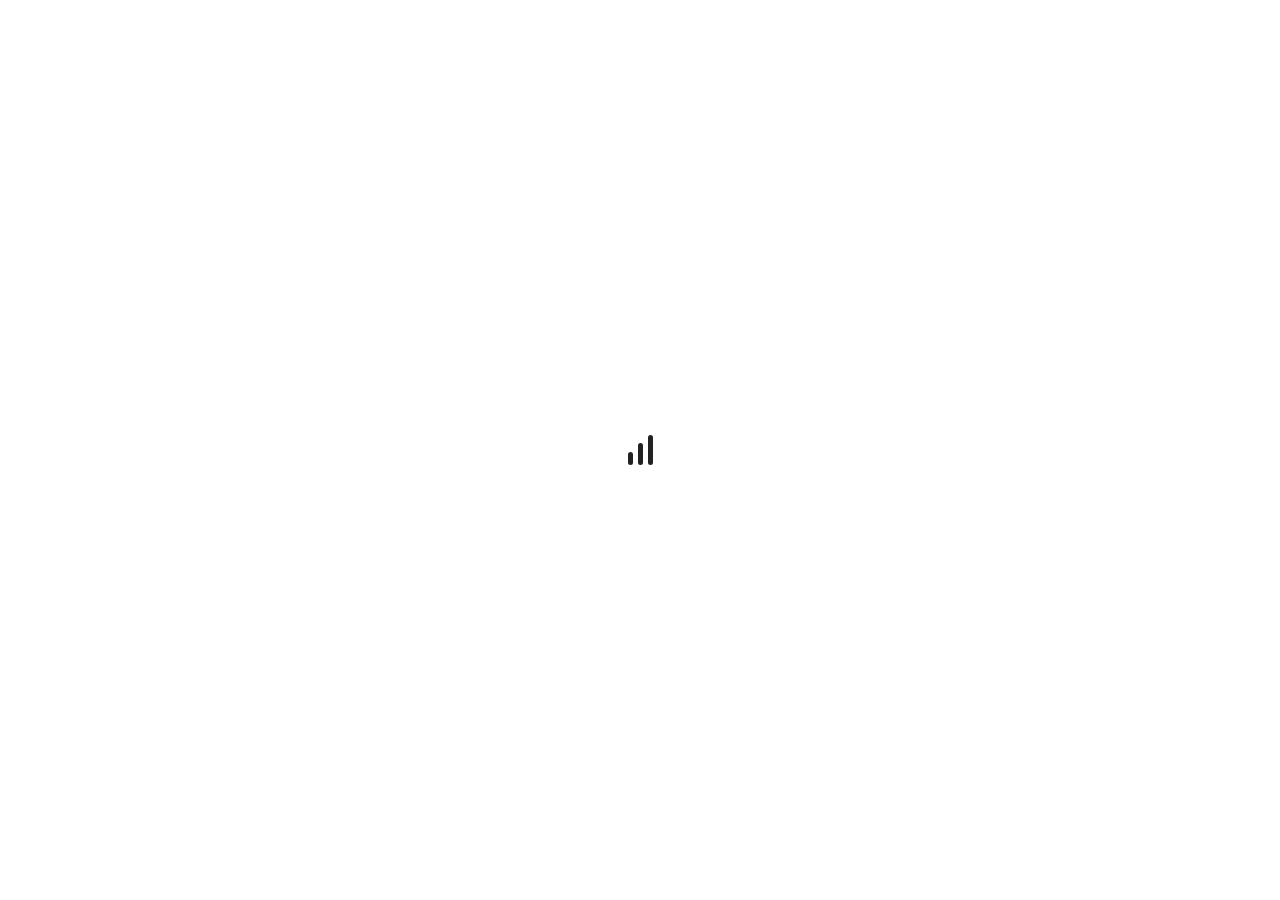
==== commit 9fa1d796: "Refresh embedded store assets" ====
--- a/index.html
+++ b/index.html
@@ -217,7 +217,7 @@
     <a id="header-terms" class="header-menu-item" href="terms.html"><span>Условия</span><img src="galochka.webp" alt=""></a>
     <a id="header-guarantees" class="header-menu-item" href="guarantees.html"><span>Гарантии</span><img src="galochka.webp" alt=""></a>
   </section>
-<iframe id="store" src="store.html?v=20260719-1" title="Мобильная версия магазина"></iframe>
+<iframe id="store" src="store.html?v=20260719-2" title="Мобильная версия магазина"></iframe>
   <script src="vnwr-navigation.js?v=20260718-3"></script>
   <script>
     (() => {
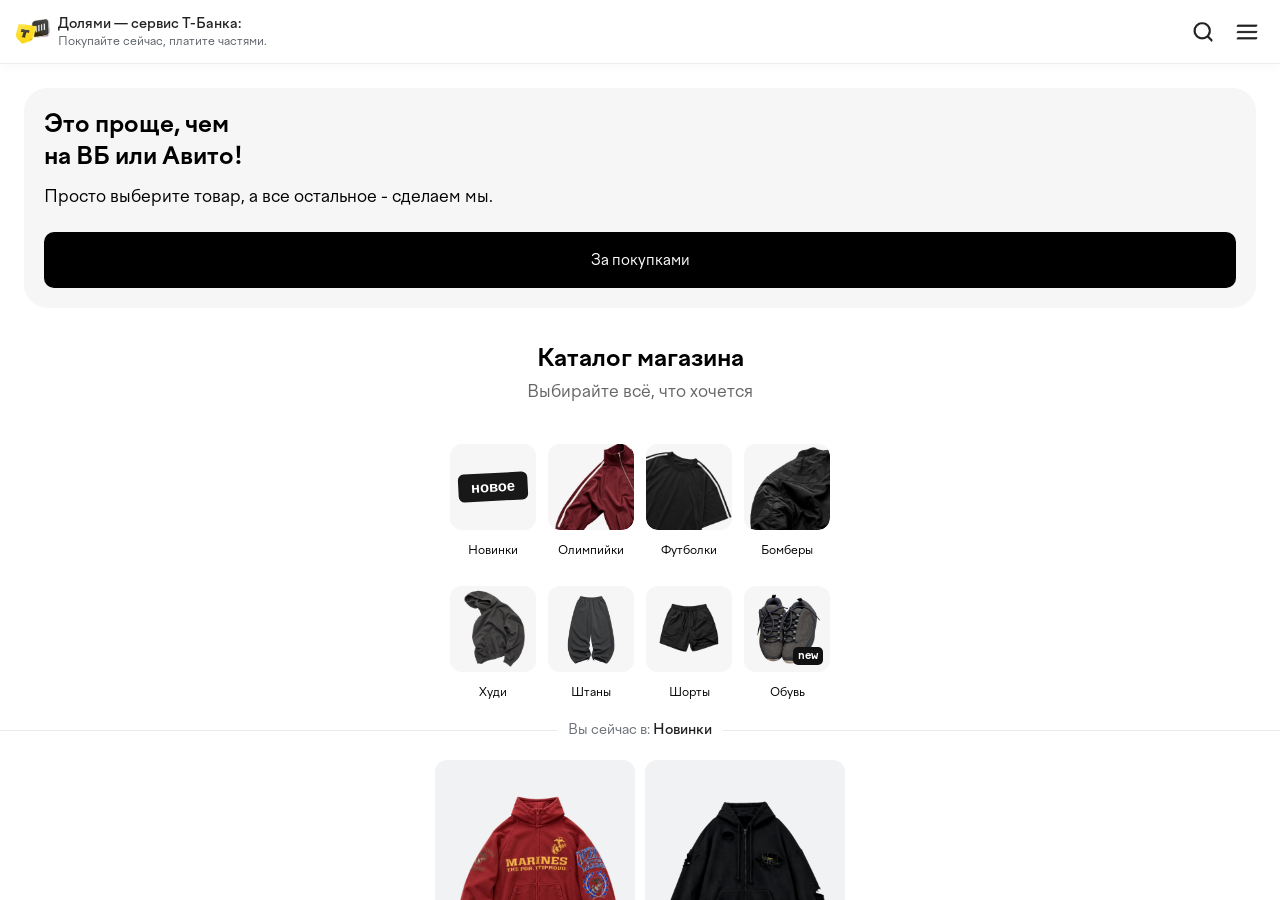
==== commit 26f86da5: "Harden delivery terms action" ====
--- a/index.html
+++ b/index.html
@@ -217,7 +217,7 @@
     <a id="header-terms" class="header-menu-item" href="terms.html"><span>Условия</span><img src="galochka.webp" alt=""></a>
     <a id="header-guarantees" class="header-menu-item" href="guarantees.html"><span>Гарантии</span><img src="galochka.webp" alt=""></a>
   </section>
-<iframe id="store" src="store.html?v=20260719-2" title="Мобильная версия магазина"></iframe>
+<iframe id="store" src="store.html?v=20260719-3" title="Мобильная версия магазина"></iframe>
   <script src="vnwr-navigation.js?v=20260718-3"></script>
   <script>
     (() => {
